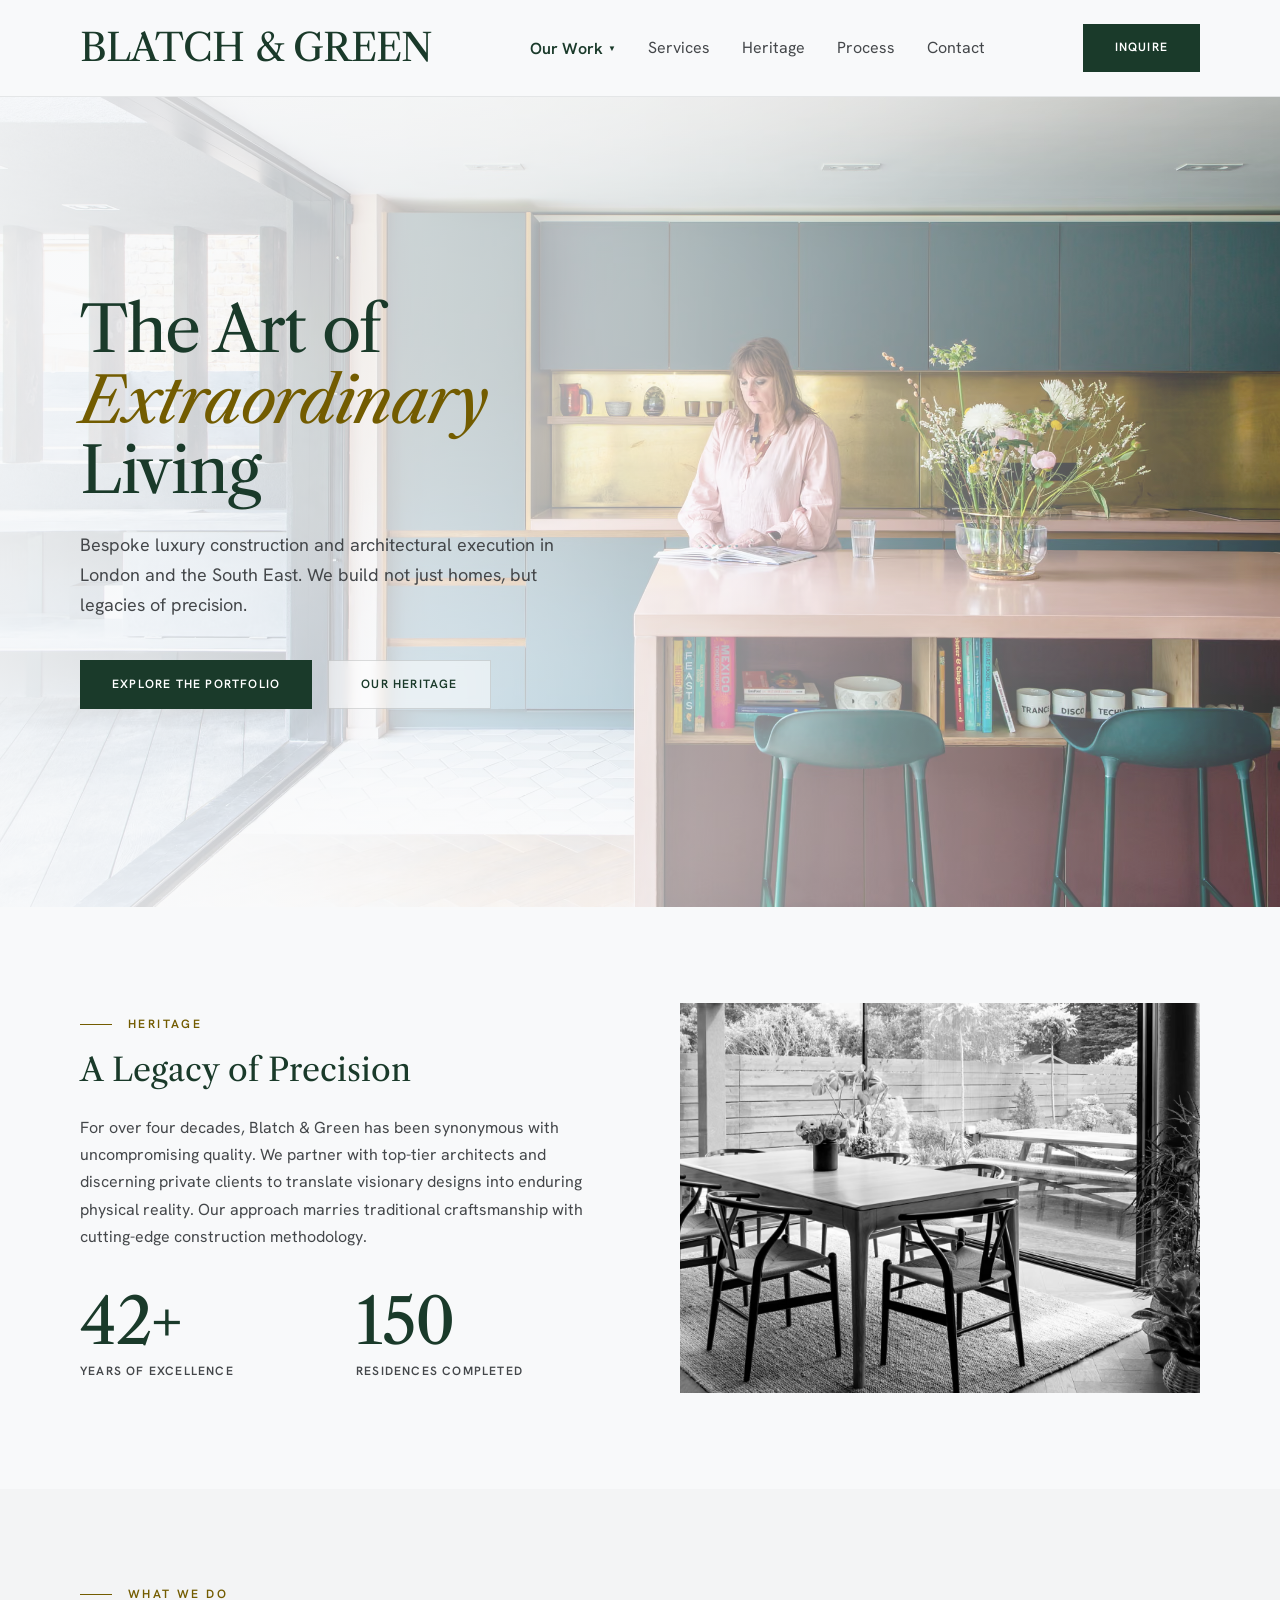
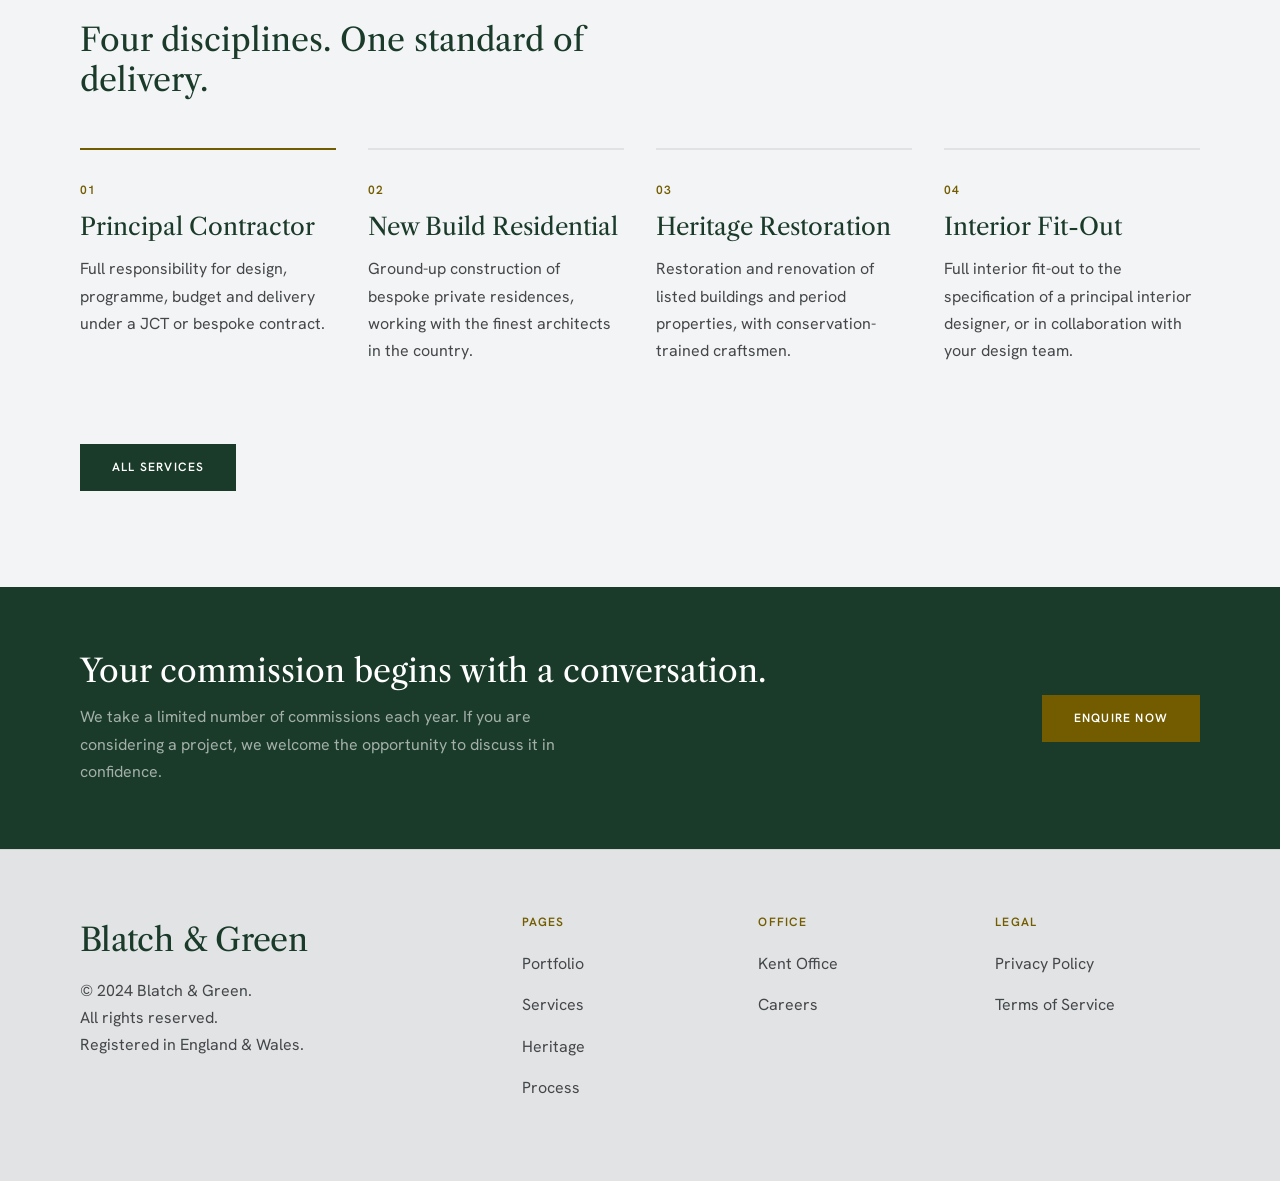
==== index.html @ c252e45c "Update index.html" ====
<!DOCTYPE html>
<html lang="en">
<head>
<meta charset="UTF-8">
<meta name="viewport" content="width=device-width, initial-scale=1.0">
<title>The Art of Extraordinary Living | Blatch &amp; Green</title>
<meta name="description" content="Blatch &amp; Green — Bespoke luxury construction and architectural execution in London and the South East.">
<link rel="preconnect" href="https://fonts.googleapis.com">
<link rel="preconnect" href="https://fonts.gstatic.com" crossorigin>
<link href="https://fonts.googleapis.com/css2?family=Hanken+Grotesk:wght@400;600&family=Libre+Caslon+Text:ital,wght@0,400;0,700;1,400&display=swap" rel="stylesheet">
<link rel="stylesheet" href="bg.css?v=2">
<link rel="icon" type="image/svg+xml" href="favicon.svg">
</head>
<body>
<!-- Mobile nav -->
<div class="mob-nav" id="mobNav">
  <div class="mob-nav-head">
    <a href="index.html" class="mob-nav-brand">Blatch &amp; Green</a>
    <button class="mob-close" id="mobClose" aria-label="Close menu">&times;</button>
  </div>
  <div class="mob-links">
    <p class="mob-nav-section-label">Our Work</p>
    <a href="portfolio.html">All Projects</a>
    <a href="tankerton.html" class="mob-nav-sub">Tankerton Slopes Residence</a>
    <a href="services.html">Services</a>
    <a href="heritage.html">Heritage</a>
    <a href="process.html">Process</a>
    <a href="contact.html">Contact</a>
    <a href="contact.html" class="btn btn-ghost-dark mob-cta" style="margin-top:32px;width:fit-content">Inquire</a>
  </div>
</div>

<nav class="site-nav" aria-label="Main navigation">
  <div class="container">
    <a href="index.html" class="nav-brand">Blatch &amp; Green</a>
    <div class="nav-links">
      <div class="nav-dropdown">
        <button class="nav-dropdown-trigger" aria-expanded="false" aria-haspopup="true">Our Work <span class="nav-dropdown-caret">&#9660;</span></button>
        <div class="nav-dropdown-panel" role="menu">
          <a href="portfolio.html" role="menuitem">All Projects</a>
          <div class="nav-dropdown-divider"></div>
          <p class="nav-dropdown-label">Case Studies</p>
          <a href="tankerton.html" role="menuitem">Tankerton Slopes Residence</a>
        </div>
      </div>
      <a href="services.html">Services</a>
      <a href="heritage.html">Heritage</a>
      <a href="process.html">Process</a>
      <a href="contact.html">Contact</a>
    </div>
    <div class="nav-right">
      <a href="contact.html" class="btn btn-primary">Inquire</a>
      <button class="nav-ham" id="navHam" aria-label="Open menu" aria-expanded="false">
        <span></span><span></span><span></span>
      </button>
    </div>
  </div>
</nav>

<main>

<!-- Hero -->
<section style="position:relative;min-height:90vh;display:flex;align-items:center;background:var(--surf-lowest);overflow:hidden;">
  <div style="position:absolute;inset:0;width:100%;height:100%;">
    <img src="images/blatch1.avif"
         alt="Luxury interior" style="width:100%;height:100%;object-fit:cover;opacity:0.8;mix-blend-mode:multiply;">
    <div style="position:absolute;inset:0;background:linear-gradient(to right, rgba(248,249,250,0.9) 0%, rgba(248,249,250,0.55) 50%, transparent 100%);"></div>
  </div>
  <div class="container" style="position:relative;z-index:2;padding-top:80px;padding-bottom:80px;">
    <div style="max-width:600px;">
      <h1 class="t-display c-primary" style="margin-bottom:24px;max-width:520px;">
        The Art of <br><em style="color:var(--secondary);">Extraordinary</em> Living
      </h1>
      <p class="t-body-lg c-on-surf-var" style="margin-bottom:40px;max-width:480px;">
        Bespoke luxury construction and architectural execution in London and the South East. We build not just homes, but legacies of precision.
      </p>
      <div style="display:flex;gap:16px;flex-wrap:wrap;">
        <a href="portfolio.html" class="btn btn-primary">Explore The Portfolio</a>
        <a href="heritage.html"  class="btn btn-outline">Our Heritage</a>
      </div>
    </div>
  </div>
</section>

<!-- Heritage section -->
<section class="sec bg-surface">
  <div class="container grid-2" style="gap:80px;">
    <div>
      <div class="sec-label">Heritage</div>
      <h2 class="t-headline-md c-primary" style="margin-bottom:24px;">A Legacy of Precision</h2>
      <p class="t-body c-on-surf-var" style="margin-bottom:40px;">
        For over four decades, Blatch &amp; Green has been synonymous with uncompromising quality. We partner with top-tier architects and discerning private clients to translate visionary designs into enduring physical reality. Our approach marries traditional craftsmanship with cutting-edge construction methodology.
      </p>
      <div style="display:grid;grid-template-columns:1fr 1fr;gap:32px;">
        <div><div class="stat-number">42+</div><div class="stat-label">Years of Excellence</div></div>
        <div><div class="stat-number">150</div><div class="stat-label">Residences Completed</div></div>
      </div>
    </div>
    <div class="img-wrap" style="aspect-ratio:4/3;">
      <img src="images/blatch2.avif"
           alt="Craftsmanship detail">
    </div>
  </div>
</section>

<!-- Services teaser -->
<section class="sec bg-surf-low">
  <div class="container">
    <div class="sec-label">What We Do</div>
    <h2 class="t-headline-md c-primary" style="margin-bottom:48px;max-width:520px;">Four disciplines. One standard of delivery.</h2>
    <div style="display:grid;grid-template-columns:repeat(4,1fr);gap:var(--gutter);">
      <div style="padding:32px 0;border-top:2px solid var(--secondary);">
        <p class="t-label c-secondary" style="margin-bottom:12px;">01</p>
        <h3 class="t-headline-sm c-primary" style="margin-bottom:12px;">Principal Contractor</h3>
        <p class="t-body c-on-surf-var">Full responsibility for design, programme, budget and delivery under a JCT or bespoke contract.</p>
      </div>
      <div style="padding:32px 0;border-top:2px solid var(--outline-faint);">
        <p class="t-label c-secondary" style="margin-bottom:12px;">02</p>
        <h3 class="t-headline-sm c-primary" style="margin-bottom:12px;">New Build Residential</h3>
        <p class="t-body c-on-surf-var">Ground-up construction of bespoke private residences, working with the finest architects in the country.</p>
      </div>
      <div style="padding:32px 0;border-top:2px solid var(--outline-faint);">
        <p class="t-label c-secondary" style="margin-bottom:12px;">03</p>
        <h3 class="t-headline-sm c-primary" style="margin-bottom:12px;">Heritage Restoration</h3>
        <p class="t-body c-on-surf-var">Restoration and renovation of listed buildings and period properties, with conservation-trained craftsmen.</p>
      </div>
      <div style="padding:32px 0;border-top:2px solid var(--outline-faint);">
        <p class="t-label c-secondary" style="margin-bottom:12px;">04</p>
        <h3 class="t-headline-sm c-primary" style="margin-bottom:12px;">Interior Fit-Out</h3>
        <p class="t-body c-on-surf-var">Full interior fit-out to the specification of a principal interior designer, or in collaboration with your design team.</p>
      </div>
    </div>
    <div style="margin-top:48px;">
      <a href="services.html" class="btn btn-primary">All Services</a>
    </div>
  </div>
</section>

<!-- CTA band -->
<section class="cta-band">
  <div class="container">
    <div>
      <h2 class="t-headline-md c-on-primary" style="margin-bottom:12px;">Your commission begins with a conversation.</h2>
      <p class="t-body" style="color:rgba(255,255,255,0.6);max-width:520px;">We take a limited number of commissions each year. If you are considering a project, we welcome the opportunity to discuss it in confidence.</p>
    </div>
    <a href="contact.html" class="btn btn-ghost-dark">Enquire Now</a>
  </div>
</section>

</main>
<footer class="site-footer">
  <div class="container">
    <div>
      <a href="index.html" class="footer-brand">Blatch &amp; Green</a>
      <p class="t-body c-on-surf-var">&copy; 2024 Blatch &amp; Green.<br>All rights reserved.<br>Registered in England &amp; Wales.</p>
    </div>
    <div>
      <p class="t-label c-secondary" style="margin-bottom:20px">Pages</p>
      <a href="portfolio.html" class="footer-link">Portfolio</a>
      <a href="services.html"  class="footer-link">Services</a>
      <a href="heritage.html"  class="footer-link">Heritage</a>
      <a href="process.html"   class="footer-link">Process</a>
    </div>
    <div>
      <p class="t-label c-secondary" style="margin-bottom:20px">Office</p>
      <a href="contact.html" class="footer-link">Kent Office</a>
      <a href="#"            class="footer-link">Careers</a>
    </div>
    <div>
      <p class="t-label c-secondary" style="margin-bottom:20px">Legal</p>
      <a href="#" class="footer-link">Privacy Policy</a>
      <a href="#" class="footer-link">Terms of Service</a>
    </div>
  </div>
</footer>

<style>
/* ── Nav dropdown ── */
.nav-dropdown { position: relative; }

.nav-dropdown-trigger {
  background: none;
  border: none;
  cursor: pointer;
  font-family: 'Hanken Grotesk', sans-serif;
  font-size: inherit;
  font-weight: 600;
  color: var(--primary);
  letter-spacing: 0.01em;
  padding: 0;
  display: flex;
  align-items: center;
  gap: 5px;
  transition: color 0.2s;
}

.nav-dropdown-trigger:hover { color: var(--secondary); }

.nav-dropdown-caret {
  font-size: 8px;
  transition: transform 0.2s;
  display: inline-block;
}

.nav-dropdown[data-open] .nav-dropdown-caret { transform: rotate(180deg); }

.nav-dropdown-panel {
  display: none;
  position: absolute;
  top: calc(100% + 16px);
  left: -24px;
  min-width: 240px;
  background: #fff;
  border: 1px solid var(--outline-faint);
  box-shadow: 0 8px 32px rgba(0,0,0,0.10);
  padding: 8px 0;
  z-index: 200;
}

.nav-dropdown[data-open] .nav-dropdown-panel { display: block; }

.nav-dropdown-panel a {
  display: block;
  padding: 10px 24px;
  font-family: 'Hanken Grotesk', sans-serif;
  font-size: 0.875rem;
  color: var(--primary);
  text-decoration: none;
  transition: background 0.15s, color 0.15s;
}

.nav-dropdown-panel a:hover {
  background: var(--surf-lowest);
  color: var(--secondary);
}

.nav-dropdown-divider {
  height: 1px;
  background: var(--outline-faint);
  margin: 8px 0;
}

.nav-dropdown-label {
  padding: 4px 24px 6px;
  font-family: 'Hanken Grotesk', sans-serif;
  font-size: 10px;
  font-weight: 600;
  letter-spacing: 0.12em;
  text-transform: uppercase;
  color: var(--secondary);
  margin: 0;
}

/* Mobile nav additions */
.mob-nav-section-label {
  font-family: 'Hanken Grotesk', sans-serif;
  font-size: 10px;
  font-weight: 600;
  letter-spacing: 0.14em;
  text-transform: uppercase;
  color: var(--secondary);
  margin: 0 0 4px 0;
}

.mob-nav-sub {
  font-size: 0.9rem !important;
  opacity: 0.7;
  padding-left: 12px !important;
}
</style>

<script>
(function(){
  // Dropdown
  var triggers = document.querySelectorAll('.nav-dropdown-trigger');
  triggers.forEach(function(trigger) {
    var dropdown = trigger.closest('.nav-dropdown');
    trigger.addEventListener('click', function(e) {
      e.stopPropagation();
      var isOpen = dropdown.hasAttribute('data-open');
      // Close all
      document.querySelectorAll('.nav-dropdown[data-open]').forEach(function(d) { d.removeAttribute('data-open'); d.querySelector('.nav-dropdown-trigger').setAttribute('aria-expanded','false'); });
      if (!isOpen) { dropdown.setAttribute('data-open',''); trigger.setAttribute('aria-expanded','true'); }
    });
  });
  document.addEventListener('click', function() {
    document.querySelectorAll('.nav-dropdown[data-open]').forEach(function(d) { d.removeAttribute('data-open'); d.querySelector('.nav-dropdown-trigger').setAttribute('aria-expanded','false'); });
  });
  document.addEventListener('keydown', function(e) {
    if (e.key === 'Escape') { document.querySelectorAll('.nav-dropdown[data-open]').forEach(function(d) { d.removeAttribute('data-open'); }); }
  });
})();
</script>

<script>
(function(){
  var ham=document.getElementById('navHam'),
      mob=document.getElementById('mobNav'),
      cls=document.getElementById('mobClose');
  function open(){mob.style.display='flex';setTimeout(function(){mob.classList.add('open');},10);ham.setAttribute('aria-expanded','true');document.body.style.overflow='hidden';}
  function close(){mob.classList.remove('open');ham.setAttribute('aria-expanded','false');document.body.style.overflow='';setTimeout(function(){mob.style.display='none';},260);}
  if(ham)ham.addEventListener('click',open);
  if(cls)cls.addEventListener('click',close);
  if(mob)mob.querySelectorAll('a').forEach(function(a){a.addEventListener('click',close);});
  document.addEventListener('keydown',function(e){if(e.key==='Escape'&&mob&&mob.classList.contains('open'))close();});
})();
</script>
</body>
</html>
---- bg.css ----
/* =====================================================
   Blatch & Green — Site Stylesheet
   Pure CSS, no framework dependencies.
   ===================================================== */

/* ── Google Fonts ─────────────────────────────────── */
@import url('https://fonts.googleapis.com/css2?family=Hanken+Grotesk:wght@400;600&family=Libre+Caslon+Text:ital,wght@0,400;0,700;1,400&display=swap');

/* ── Tokens ───────────────────────────────────────── */
:root {
  --primary:      #1a3a2a;
  --secondary:    #735c00;
  --sec-pale:     #f5edd6;
  --on-primary:   #ffffff;
  --on-secondary: #ffffff;
  --bg:           #f8f9fa;
  --surface:      #f8f9fa;
  --surf-low:     #f3f4f5;
  --surf-mid:     #edeeef;
  --surf-high:    #e7e8e9;
  --surf-highest: #e1e3e4;
  --surf-lowest:  #ffffff;
  --on-surface:   #191c1d;
  --on-surf-var:  #44474a;
  --outline:      #75777a;
  --outline-faint:rgba(117,119,122,0.15);

  --serif:  'Libre Caslon Text', Georgia, serif;
  --sans:   'Hanken Grotesk', system-ui, sans-serif;

  --max-w: 1440px;
  --pad-x-desk: 80px;
  --pad-x-mob:  24px;
  --gutter: 32px;

  --transition: 0.3s ease;
}

/* ── Reset ────────────────────────────────────────── */
*, *::before, *::after { box-sizing: border-box; margin: 0; padding: 0; }
html { scroll-behavior: smooth; }
body {
  font-family: var(--sans);
  background: var(--bg);
  color: var(--on-surface);
  font-size: 16px;
  line-height: 1.6;
  -webkit-font-smoothing: antialiased;
  ::selection { background: var(--secondary); color: var(--on-secondary); }
}
img { display: block; max-width: 100%; }
a { color: inherit; text-decoration: none; }
ul { list-style: none; }
input, select, textarea, button { font-family: var(--sans); }

/* ── Container ────────────────────────────────────── */
.container {
  width: 100%;
  max-width: var(--max-w);
  margin: 0 auto;
  padding: 0 var(--pad-x-desk);
}

/* ── Type scale ───────────────────────────────────── */
.t-display {
  font-family: var(--serif);
  font-size: clamp(40px, 5vw, 64px);
  line-height: 1.1;
  letter-spacing: -0.02em;
  font-weight: 400;
}
.t-headline-md {
  font-family: var(--serif);
  font-size: clamp(26px, 3vw, 32px);
  line-height: 1.25;
  font-weight: 400;
}
.t-headline-sm {
  font-family: var(--serif);
  font-size: clamp(20px, 2.5vw, 24px);
  line-height: 1.35;
  font-weight: 400;
}
.t-body-lg {
  font-family: var(--sans);
  font-size: 18px;
  line-height: 1.65;
  font-weight: 400;
}
.t-body {
  font-family: var(--sans);
  font-size: 16px;
  line-height: 1.7;
  font-weight: 400;
}
.t-label {
  font-family: var(--sans);
  font-size: 12px;
  line-height: 1.4;
  letter-spacing: 0.1em;
  font-weight: 600;
  text-transform: uppercase;
}

/* ── Colours (utility) ────────────────────────────── */
.c-primary      { color: var(--primary); }
.c-secondary    { color: var(--secondary); }
.c-on-surf-var  { color: var(--on-surf-var); }
.c-outline      { color: var(--outline); }
.c-on-primary   { color: var(--on-primary); }
.bg-primary     { background: var(--primary); }
.bg-surface     { background: var(--surface); }
.bg-surf-low    { background: var(--surf-low); }
.bg-surf-mid    { background: var(--surf-mid); }
.bg-surf-highest{ background: var(--surf-highest); }
.bg-lowest      { background: var(--surf-lowest); }

/* ── Section label with rule ──────────────────────── */
.sec-label {
  display: flex;
  align-items: center;
  gap: 16px;
  font-family: var(--sans);
  font-size: 12px;
  font-weight: 600;
  letter-spacing: 0.2em;
  text-transform: uppercase;
  color: var(--secondary);
  margin-bottom: 16px;
}
.sec-label::before {
  content: '';
  display: inline-block;
  width: 32px;
  height: 1px;
  background: var(--secondary);
  flex-shrink: 0;
}

/* ── Buttons ──────────────────────────────────────── */
.btn {
  display: inline-flex;
  align-items: center;
  justify-content: center;
  padding: 14px 32px;
  font-family: var(--sans);
  font-size: 12px;
  font-weight: 600;
  letter-spacing: 0.1em;
  text-transform: uppercase;
  cursor: pointer;
  border: none;
  transition: background var(--transition), color var(--transition), border-color var(--transition);
  white-space: nowrap;
}
.btn-primary {
  background: var(--primary);
  color: var(--on-primary);
}
.btn-primary:hover { background: var(--secondary); color: var(--on-secondary); }

.btn-outline {
  background: rgba(255,255,255,0.5);
  color: var(--primary);
  border: 1px solid rgba(117,119,122,0.25);
  backdrop-filter: blur(4px);
}
.btn-outline:hover { border-color: var(--secondary); color: var(--secondary); }

.btn-ghost-dark {
  background: var(--secondary);
  color: var(--on-secondary);
}
.btn-ghost-dark:hover { background: #a08400; }

/* ── Nav ──────────────────────────────────────────── */
.site-nav {
  position: sticky;
  top: 0;
  z-index: 100;
  background: var(--surface);
  border-bottom: 1px solid var(--outline-faint);
}
.site-nav .container {
  display: flex;
  align-items: center;
  justify-content: space-between;
  height: 96px;
}
.nav-brand {
  font-family: var(--serif);
  font-size: clamp(24px, 3vw, 40px);
  font-weight: 400;
  letter-spacing: -0.02em;
  text-transform: uppercase;
  color: var(--primary);
  flex-shrink: 0;
}
.nav-links {
  display: flex;
  align-items: center;
  gap: 32px;
  height: 100%;
}
.nav-links a {
  display: flex;
  align-items: center;
  height: 100%;
  font-size: 16px;
  color: var(--on-surf-var);
  transition: color var(--transition);
  white-space: nowrap;
}
.nav-links a:hover { color: var(--secondary); }
.nav-links a.active {
  color: var(--primary);
  font-weight: 600;
  border-bottom: 1px solid var(--secondary);
}
.nav-right { display: flex; align-items: center; gap: 20px; }
.nav-ham { display: none; background: none; border: none; cursor: pointer; padding: 8px; flex-direction: column; gap: 5px; }
.nav-ham span { display: block; width: 24px; height: 1.5px; background: var(--primary); transition: transform 0.3s, opacity 0.3s; }

/* ── Mobile nav ───────────────────────────────────── */
.mob-nav {
  display: none;
  position: fixed;
  inset: 0;
  z-index: 200;
  background: var(--primary);
  flex-direction: column;
  padding: 40px var(--pad-x-mob);
  overflow-y: auto;
  opacity: 0;
  transition: opacity 0.25s;
}
.mob-nav.open { display: flex; opacity: 1; }
.mob-nav-head { display: flex; align-items: center; justify-content: space-between; margin-bottom: 48px; }
.mob-nav-brand { font-family: var(--serif); font-size: 28px; color: var(--on-primary); text-transform: uppercase; letter-spacing: -0.01em; }
.mob-close { background: none; border: none; color: rgba(255,255,255,0.6); font-size: 28px; cursor: pointer; padding: 4px; line-height: 1; }
.mob-close:hover { color: #fff; }
.mob-links { display: flex; flex-direction: column; }
.mob-links a {
  font-family: var(--serif);
  font-size: 28px;
  color: rgba(255,255,255,0.75);
  padding: 16px 0;
  border-bottom: 1px solid rgba(255,255,255,0.08);
  transition: color 0.2s;
}
.mob-links a:hover { color: #fff; }
.mob-cta { margin-top: 32px; }

/* ── Page hero (inner pages) ──────────────────────── */
.page-hero {
  background: var(--surf-lowest);
  padding: 96px 0;
  border-bottom: 1px solid var(--outline-faint);
}
.page-hero h1 { margin-top: 12px; margin-bottom: 20px; max-width: 640px; }
.page-hero p  { color: var(--on-surf-var); max-width: 520px; }

/* ── Rule divider ─────────────────────────────────── */
hr.rule { border: none; border-top: 1px solid var(--outline-faint); }

/* ── Section padding ──────────────────────────────── */
.sec { padding: 96px 0; }
.sec-sm { padding: 64px 0; }

/* ── Ken-burns image hover ────────────────────────── */
.img-wrap { overflow: hidden; }
.img-wrap img {
  width: 100%;
  height: 100%;
  object-fit: cover;
  display: block;
  filter: grayscale(100%);
  transition: transform 10s ease, filter 0.7s ease;
}
.img-wrap:hover img { transform: scale(1.05); filter: grayscale(0%); }

/* ── Two-col grid ─────────────────────────────────── */
.grid-2 { display: grid; grid-template-columns: 1fr 1fr; gap: var(--gutter); align-items: center; }
.grid-3 { display: grid; grid-template-columns: 1fr 1fr 1fr; gap: var(--gutter); }
.grid-4 { display: grid; grid-template-columns: 1fr 1fr 1fr 1fr; gap: var(--gutter); }
.grid-12 { display: grid; grid-template-columns: repeat(12, 1fr); gap: var(--gutter); align-items: center; }

/* ── Stat block ───────────────────────────────────── */
.stat-number { font-family: var(--serif); font-size: clamp(40px, 5vw, 64px); letter-spacing: -0.02em; font-weight: 400; color: var(--primary); line-height: 1; margin-bottom: 8px; }
.stat-label  { font-size: 12px; font-weight: 600; letter-spacing: 0.1em; text-transform: uppercase; color: var(--on-surf-var); }

/* ── Process steps ────────────────────────────────── */
.step { display: grid; grid-template-columns: 80px 1fr 1fr; gap: var(--gutter); padding: 64px 0; border-top: 1px solid var(--outline-faint); align-items: start; }
.step-num { font-family: var(--serif); font-size: 64px; line-height: 1; color: var(--outline-faint); font-weight: 400; }
.step-box { background: var(--surf-low); padding: 32px; }
.step-box-label { font-size: 12px; font-weight: 600; letter-spacing: 0.1em; text-transform: uppercase; color: var(--secondary); margin-bottom: 16px; }
.step-box li { display: flex; align-items: flex-start; gap: 12px; font-size: 16px; color: var(--on-surf-var); line-height: 1.65; margin-bottom: 12px; }
.step-box li::before { content: ''; display: inline-block; width: 5px; height: 5px; border-radius: 50%; background: var(--secondary); flex-shrink: 0; margin-top: 9px; }

/* ── Services rows ────────────────────────────────── */
.svc-row { display: grid; grid-template-columns: 40px 1fr 1fr; gap: var(--gutter); padding: 64px 0; border-top: 1px solid var(--outline-faint); }
.svc-row:last-child { border-bottom: 1px solid var(--outline-faint); }
.svc-row-num { font-size: 12px; font-weight: 600; letter-spacing: 0.1em; text-transform: uppercase; color: var(--secondary); }
.svc-row ul li { display: flex; align-items: flex-start; gap: 12px; font-size: 16px; color: var(--on-surf-var); margin-bottom: 12px; line-height: 1.65; }
.svc-row ul li::before { content: ''; display: inline-block; width: 5px; height: 5px; border-radius: 50%; background: var(--secondary); flex-shrink: 0; margin-top: 9px; }

/* ── Portfolio grid ───────────────────────────────── */
.port-grid { display: grid; grid-template-columns: 1fr 1fr 1fr; gap: var(--gutter); }
.port-feat  { grid-column: 1 / -1; }
.port-card  { position: relative; overflow: hidden; cursor: pointer; }
.port-card-overlay {
  position: absolute; inset: 0;
  background: linear-gradient(to top, rgba(0,1,1,0.75) 0%, transparent 60%);
  opacity: 0;
  transition: opacity 0.4s;
}
.port-card:hover .port-card-overlay { opacity: 1; }
.port-card-info { position: absolute; bottom: 0; left: 0; padding: 24px; opacity: 0; transform: translateY(8px); transition: opacity 0.4s, transform 0.4s; }
.port-card:hover .port-card-info { opacity: 1; transform: translateY(0); }
.port-feat-overlay {
  position: absolute; inset: 0;
  background: linear-gradient(to right, rgba(0,1,1,0.75) 0%, transparent 70%);
}
.port-feat-info { position: absolute; bottom: 0; left: 0; padding: 48px; max-width: 600px; }

/* ── Timeline ─────────────────────────────────────── */
.tl-row { display: grid; grid-template-columns: 120px 1fr; gap: var(--gutter); padding: 40px 0; border-top: 1px solid var(--outline-faint); }
.tl-row:last-child { border-bottom: 1px solid var(--outline-faint); }
.tl-year { font-family: var(--serif); font-size: 24px; color: var(--secondary); }

/* ── Team cards ───────────────────────────────────── */
.team-grid { display: grid; grid-template-columns: repeat(4, 1fr); gap: var(--gutter); }
.team-card-role { font-size: 12px; font-weight: 600; letter-spacing: 0.1em; text-transform: uppercase; color: var(--secondary); margin-bottom: 4px; }

/* ── Contact layout ───────────────────────────────── */
.contact-grid { display: grid; grid-template-columns: 5fr 6fr; gap: 80px; align-items: start; }
.contact-detail-label { font-size: 12px; font-weight: 600; letter-spacing: 0.1em; text-transform: uppercase; color: var(--secondary); margin-bottom: 8px; }
.contact-form-wrap { background: var(--surf-low); padding: 48px; }
.form-row { display: grid; grid-template-columns: 1fr 1fr; gap: 24px; }
.form-group { display: flex; flex-direction: column; gap: 8px; margin-bottom: 24px; }
.form-label { font-size: 12px; font-weight: 600; letter-spacing: 0.1em; text-transform: uppercase; color: var(--on-surf-var); }
.form-input, .form-select, .form-textarea {
  width: 100%;
  background: var(--surface);
  border: 1px solid var(--outline-faint);
  padding: 14px 16px;
  font-size: 16px;
  color: var(--on-surface);
  font-family: var(--sans);
  transition: border-color var(--transition);
  outline: none;
}
.form-input:focus, .form-select:focus, .form-textarea:focus { border-color: var(--secondary); }
.form-textarea { resize: none; }

/* ── Filter bar (portfolio) ───────────────────────── */
.filter-bar { background: var(--surface); border-bottom: 1px solid var(--outline-faint); position: sticky; top: 96px; z-index: 50; }
.filter-bar .container { display: flex; gap: 24px; padding-top: 16px; padding-bottom: 16px; overflow-x: auto; }
.filter-btn { font-size: 12px; font-weight: 600; letter-spacing: 0.1em; text-transform: uppercase; background: none; border: none; cursor: pointer; padding-bottom: 6px; color: var(--on-surf-var); white-space: nowrap; transition: color var(--transition); border-bottom: 2px solid transparent; }
.filter-btn:hover { color: var(--secondary); }
.filter-btn.active { color: var(--secondary); border-bottom-color: var(--secondary); }

/* ── CTA banner ───────────────────────────────────── */
.cta-band { background: var(--primary); padding: 64px 0; }
.cta-band .container { display: flex; align-items: center; justify-content: space-between; gap: 48px; flex-wrap: wrap; }
.cta-band h2 { margin-bottom: 12px; }

/* ── Footer ───────────────────────────────────────── */
.site-footer { background: var(--surf-highest); border-top: 1px solid var(--outline-faint); }
.site-footer .container { display: grid; grid-template-columns: 2fr 1fr 1fr 1fr; gap: var(--gutter); padding-top: 64px; padding-bottom: 64px; }
.footer-brand { font-family: var(--serif); font-size: 32px; font-weight: 400; color: var(--primary); letter-spacing: -0.02em; display: block; margin-bottom: 12px; }
.footer-link { font-size: 16px; color: var(--on-surf-var); display: block; margin-bottom: 16px; transition: color var(--transition); }
.footer-link:hover { color: var(--secondary); }

/* ── Responsive ───────────────────────────────────── */
@media (max-width: 1024px) {
  :root { --pad-x-desk: 48px; }
  .grid-2 { grid-template-columns: 1fr; gap: 48px; }
  .grid-3 { grid-template-columns: 1fr 1fr; }
  .grid-4 { grid-template-columns: 1fr 1fr; }
  .team-grid { grid-template-columns: 1fr 1fr; }
  .contact-grid { grid-template-columns: 1fr; gap: 48px; }
  .site-footer .container { grid-template-columns: 1fr 1fr; gap: 40px; }
  .port-grid { grid-template-columns: 1fr 1fr; }
  .port-feat  { grid-column: 1 / -1; }
  .step { grid-template-columns: 60px 1fr; }
  .step > .step-box { grid-column: 2; }
  .svc-row { grid-template-columns: 40px 1fr; }
  .svc-row > ul { grid-column: 2; }
}
@media (max-width: 768px) {
  :root { --pad-x-desk: var(--pad-x-mob); }
  .nav-links  { display: none; }
  .nav-right .btn { display: none; }
  .nav-ham    { display: flex; }
  .grid-3     { grid-template-columns: 1fr; }
  .port-grid  { grid-template-columns: 1fr; }
  .port-feat  { grid-column: 1; }
  .team-grid  { grid-template-columns: 1fr 1fr; }
  .step { grid-template-columns: 1fr; }
  .step-num   { display: none; }
  .step > .step-box { grid-column: 1; }
  .svc-row { grid-template-columns: 1fr; }
  .svc-row-num { display: none; }
  .cta-band .container { flex-direction: column; }
  .cta-band .btn { width: 100%; }
  .site-footer .container { grid-template-columns: 1fr 1fr; }
  .tl-row { grid-template-columns: 1fr; }
  .form-row { grid-template-columns: 1fr; }
}
@media (max-width: 480px) {
  .site-footer .container { grid-template-columns: 1fr; }
  .team-grid { grid-template-columns: 1fr; }
  .site-nav .container { height: 72px; }
  .filter-bar { top: 72px; }
}
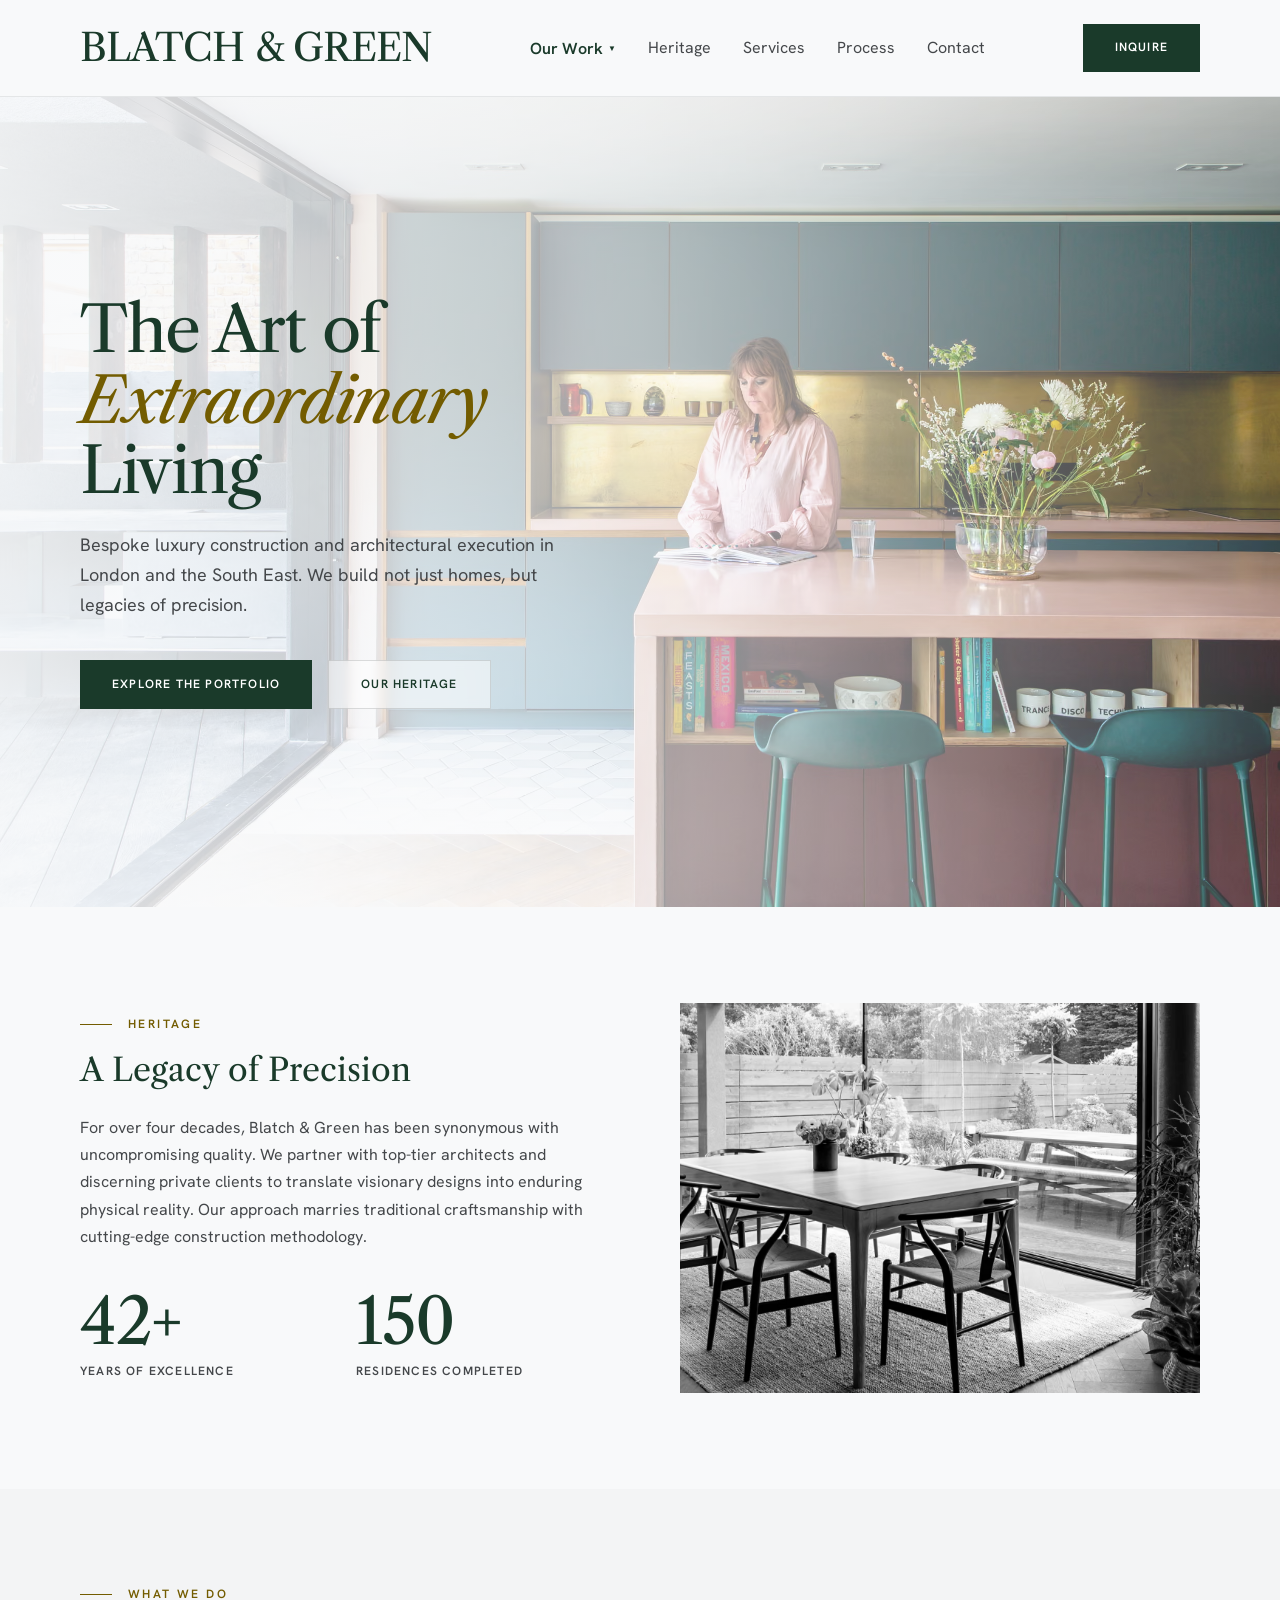
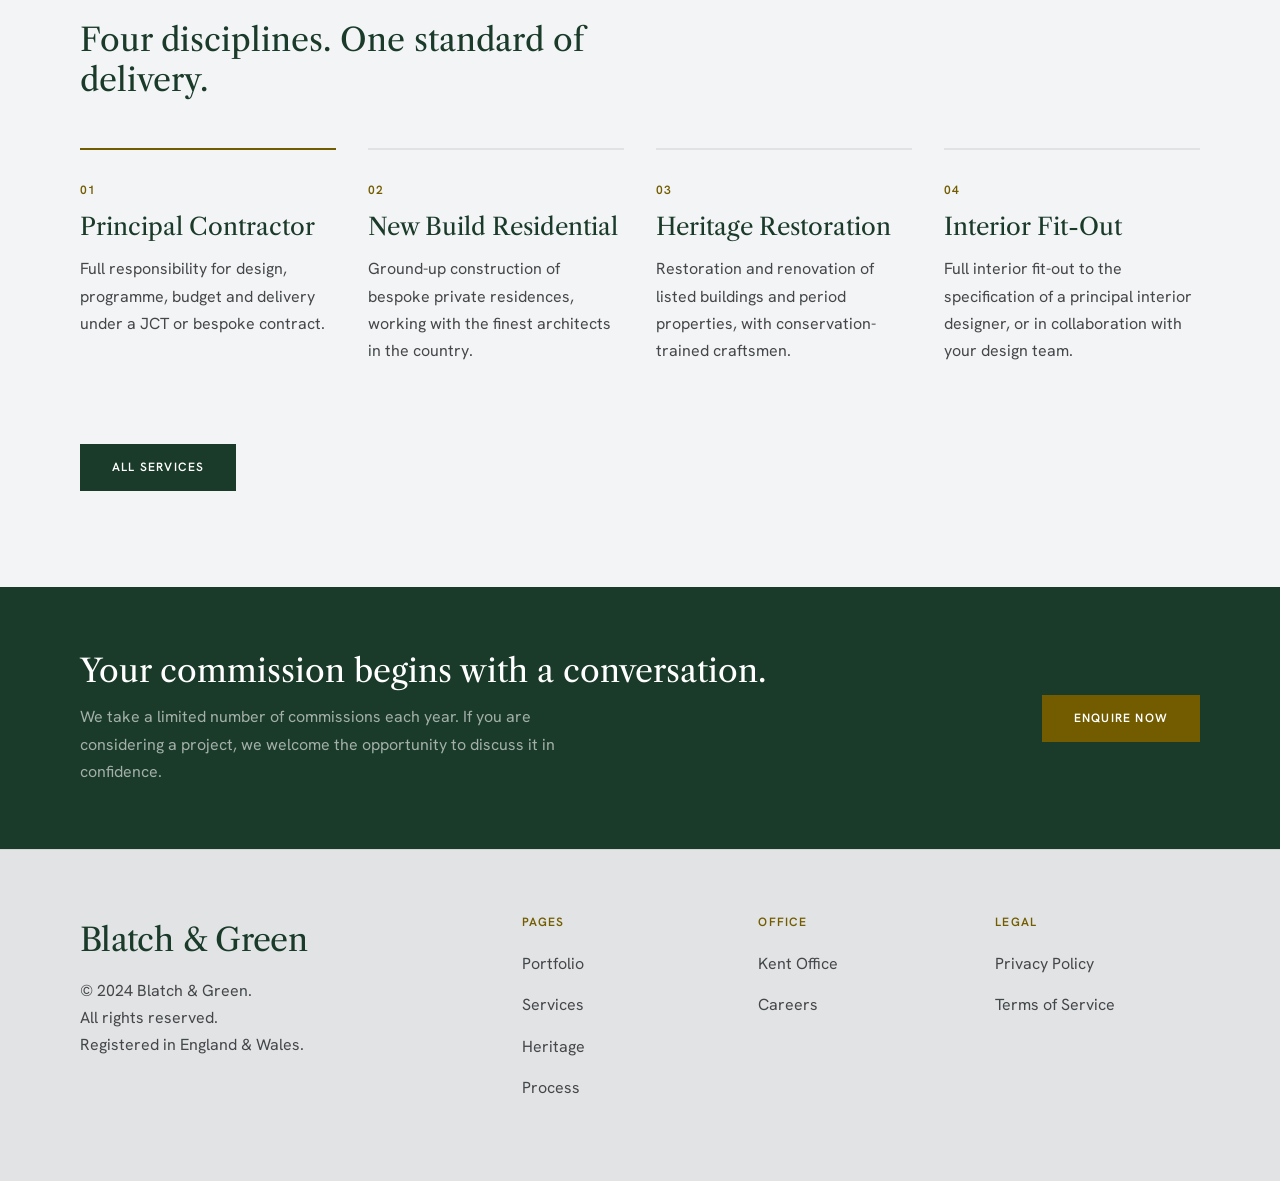
==== commit 09b0cd16: "Update index.html" ====
--- a/index.html
+++ b/index.html
@@ -22,8 +22,8 @@
     <p class="mob-nav-section-label">Our Work</p>
     <a href="portfolio.html">All Projects</a>
     <a href="tankerton.html" class="mob-nav-sub">Tankerton Slopes Residence</a>
+    <a href="heritage.html">Heritage</a>
     <a href="services.html">Services</a>
-    <a href="heritage.html">Heritage</a>
     <a href="process.html">Process</a>
     <a href="contact.html">Contact</a>
     <a href="contact.html" class="btn btn-ghost-dark mob-cta" style="margin-top:32px;width:fit-content">Inquire</a>
@@ -43,8 +43,8 @@
           <a href="tankerton.html" role="menuitem">Tankerton Slopes Residence</a>
         </div>
       </div>
+      <a href="heritage.html">Heritage</a>
       <a href="services.html">Services</a>
-      <a href="heritage.html">Heritage</a>
       <a href="process.html">Process</a>
       <a href="contact.html">Contact</a>
     </div>
--- a/bg.css
+++ b/bg.css
@@ -215,7 +215,7 @@
 .nav-links a.active {
   color: var(--primary);
   font-weight: 600;
-  border-bottom: 1px solid var(--secondary);
+  border-bottom: 2px solid var(--secondary);
 }
 .nav-right { display: flex; align-items: center; gap: 20px; }
 .nav-ham { display: none; background: none; border: none; cursor: pointer; padding: 8px; flex-direction: column; gap: 5px; }
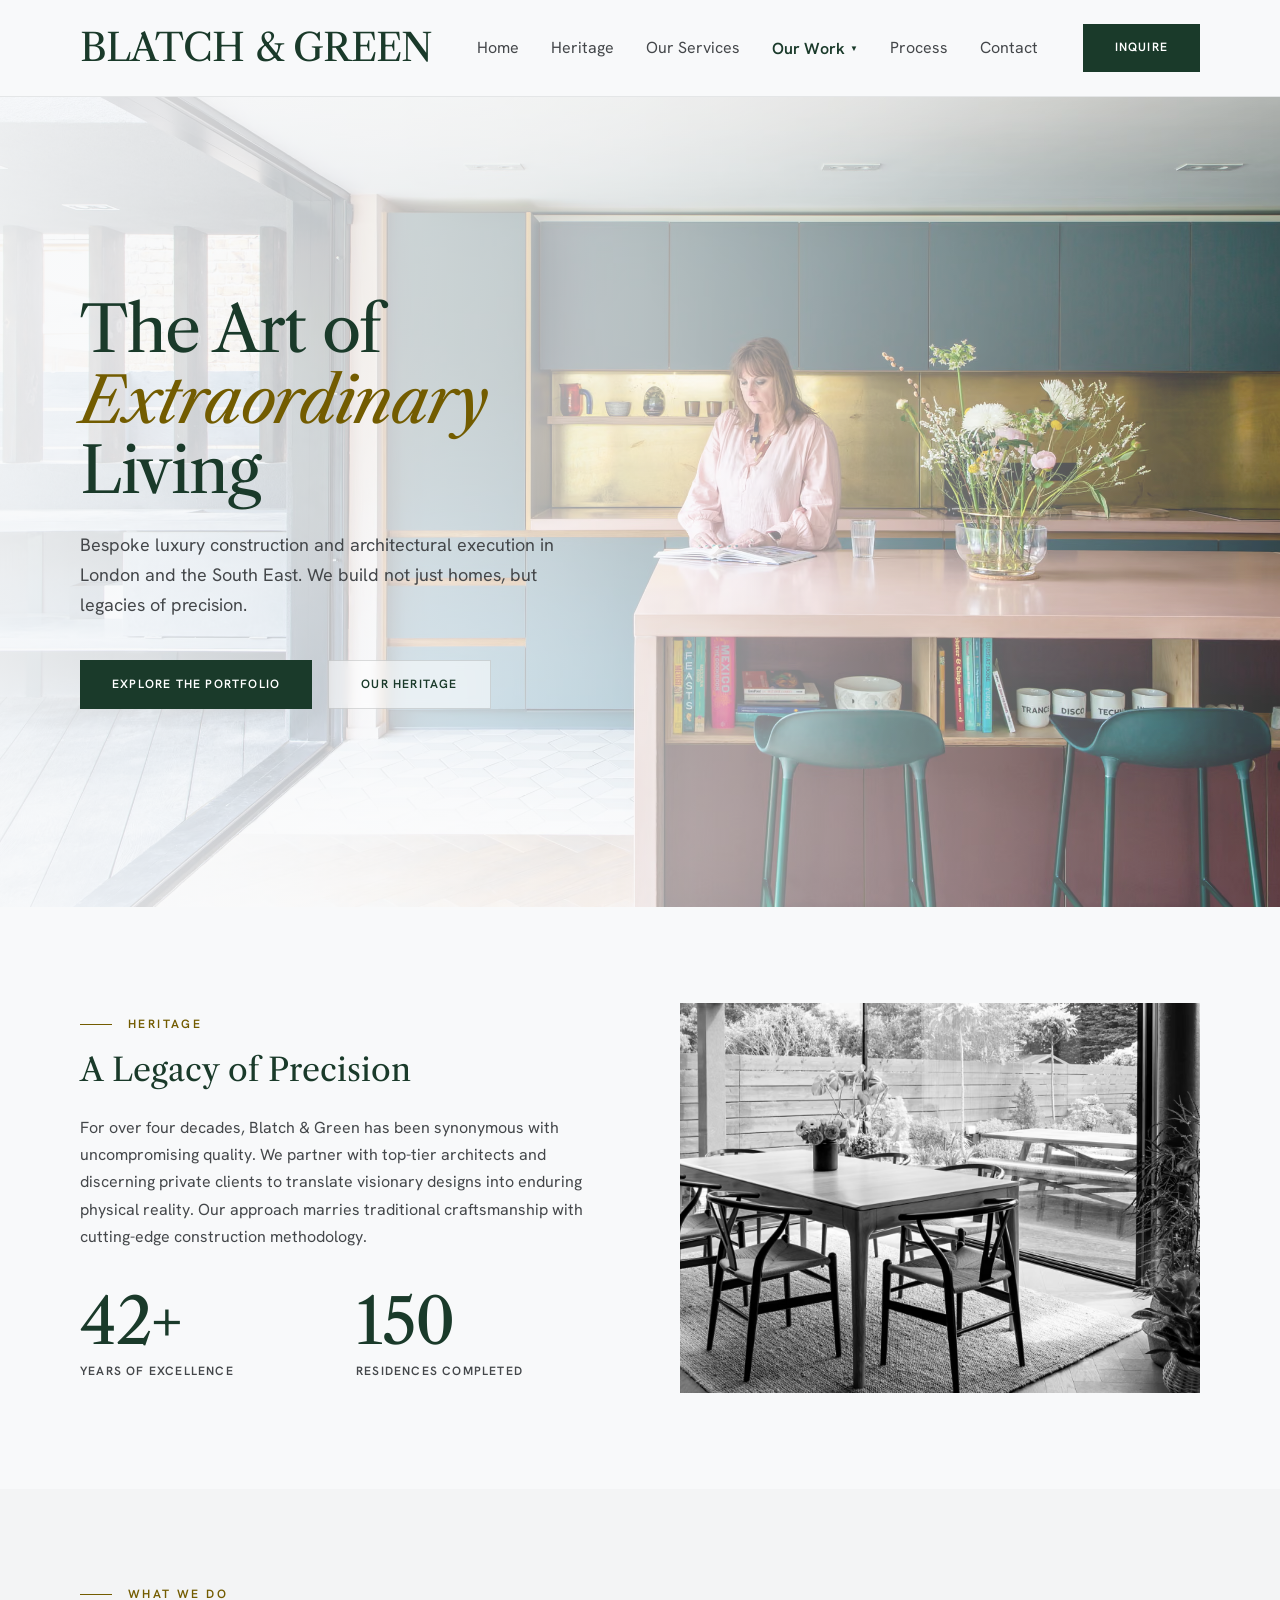
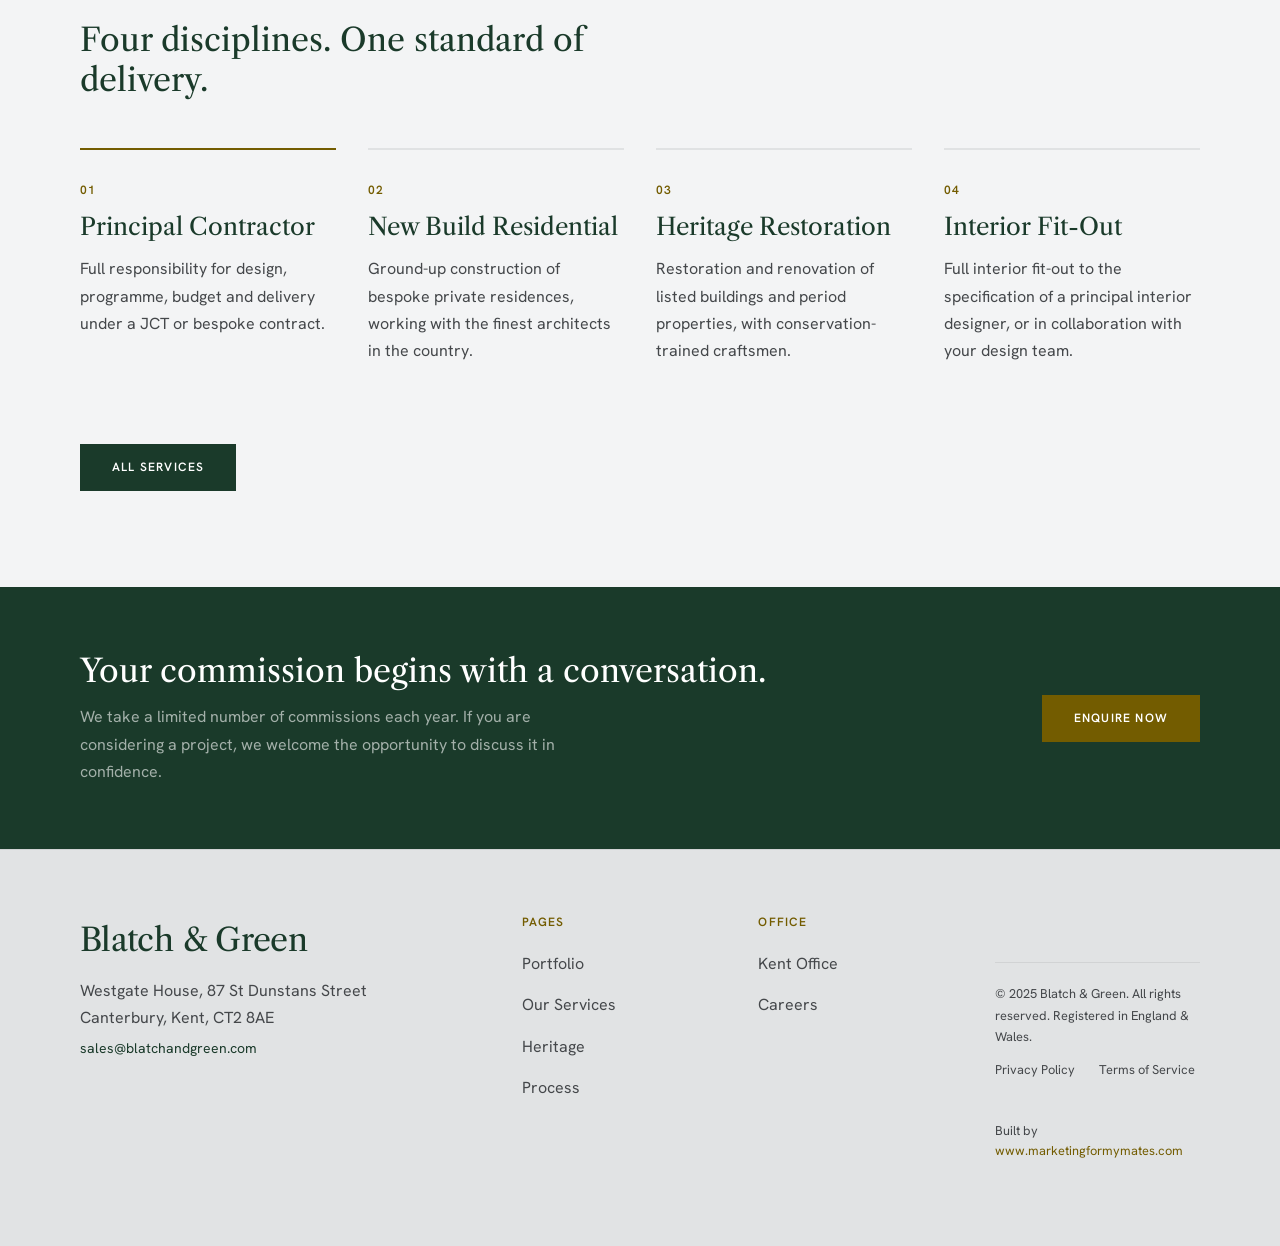
==== commit 9fc7ea7d: "Update index.html" ====
--- a/index.html
+++ b/index.html
@@ -22,8 +22,8 @@
     <p class="mob-nav-section-label">Our Work</p>
     <a href="portfolio.html">All Projects</a>
     <a href="tankerton.html" class="mob-nav-sub">Tankerton Slopes Residence</a>
-    <a href="heritage.html">Heritage</a>
-    <a href="services.html">Services</a>
+      <a href="heritage.html">Heritage</a>
+      <a href="services.html">Our Services</a>
     <a href="process.html">Process</a>
     <a href="contact.html">Contact</a>
     <a href="contact.html" class="btn btn-ghost-dark mob-cta" style="margin-top:32px;width:fit-content">Inquire</a>
@@ -34,6 +34,9 @@
   <div class="container">
     <a href="index.html" class="nav-brand">Blatch &amp; Green</a>
     <div class="nav-links">
+      <a href="index.html">Home</a>
+      <a href="heritage.html">Heritage</a>
+      <a href="services.html">Our Services</a>
       <div class="nav-dropdown">
         <button class="nav-dropdown-trigger" aria-expanded="false" aria-haspopup="true">Our Work <span class="nav-dropdown-caret">&#9660;</span></button>
         <div class="nav-dropdown-panel" role="menu">
@@ -43,8 +46,6 @@
           <a href="tankerton.html" role="menuitem">Tankerton Slopes Residence</a>
         </div>
       </div>
-      <a href="heritage.html">Heritage</a>
-      <a href="services.html">Services</a>
       <a href="process.html">Process</a>
       <a href="contact.html">Contact</a>
     </div>
@@ -150,14 +151,15 @@
 </main>
 <footer class="site-footer">
   <div class="container">
-    <div>
+        <div>
       <a href="index.html" class="footer-brand">Blatch &amp; Green</a>
-      <p class="t-body c-on-surf-var">&copy; 2024 Blatch &amp; Green.<br>All rights reserved.<br>Registered in England &amp; Wales.</p>
+      <p class="t-body c-on-surf-var" style="margin-top:12px;">Westgate House, 87 St Dunstans Street<br>Canterbury, Kent, CT2 8AE</p>
+      <a href="mailto:sales@blatchandgreen.com" class="t-body c-primary" style="display:block;margin-top:6px;font-size:0.875rem;">sales@blatchandgreen.com</a>
     </div>
     <div>
       <p class="t-label c-secondary" style="margin-bottom:20px">Pages</p>
       <a href="portfolio.html" class="footer-link">Portfolio</a>
-      <a href="services.html"  class="footer-link">Services</a>
+      <a href="services.html"  class="footer-link">Our Services</a>
       <a href="heritage.html"  class="footer-link">Heritage</a>
       <a href="process.html"   class="footer-link">Process</a>
     </div>
@@ -166,11 +168,14 @@
       <a href="contact.html" class="footer-link">Kent Office</a>
       <a href="#"            class="footer-link">Careers</a>
     </div>
-    <div>
-      <p class="t-label c-secondary" style="margin-bottom:20px">Legal</p>
-      <a href="#" class="footer-link">Privacy Policy</a>
-      <a href="#" class="footer-link">Terms of Service</a>
-    </div>
+      <div style="border-top:1px solid var(--outline-faint);margin-top:48px;padding:20px 0;display:flex;justify-content:space-between;align-items:center;flex-wrap:wrap;gap:12px;">
+    <p class="t-body c-on-surf-var" style="font-size:0.8rem;margin:0;">&copy; 2025 Blatch &amp; Green. All rights reserved. Registered in England &amp; Wales.</p>
+    <div style="display:flex;gap:24px;align-items:center;flex-wrap:wrap;">
+      <a href="contact.html#" class="footer-link" style="font-size:0.8rem;">Privacy Policy</a>
+      <a href="contact.html#" class="footer-link" style="font-size:0.8rem;">Terms of Service</a>
+      <span style="font-size:0.8rem;color:var(--on-surf-var);">Built by <a href="https://www.marketingformymates.com" rel="dofollow" style="color:var(--secondary);text-decoration:none;">www.marketingformymates.com</a></span>
+    </div>
+  </div>
   </div>
 </footer>
 
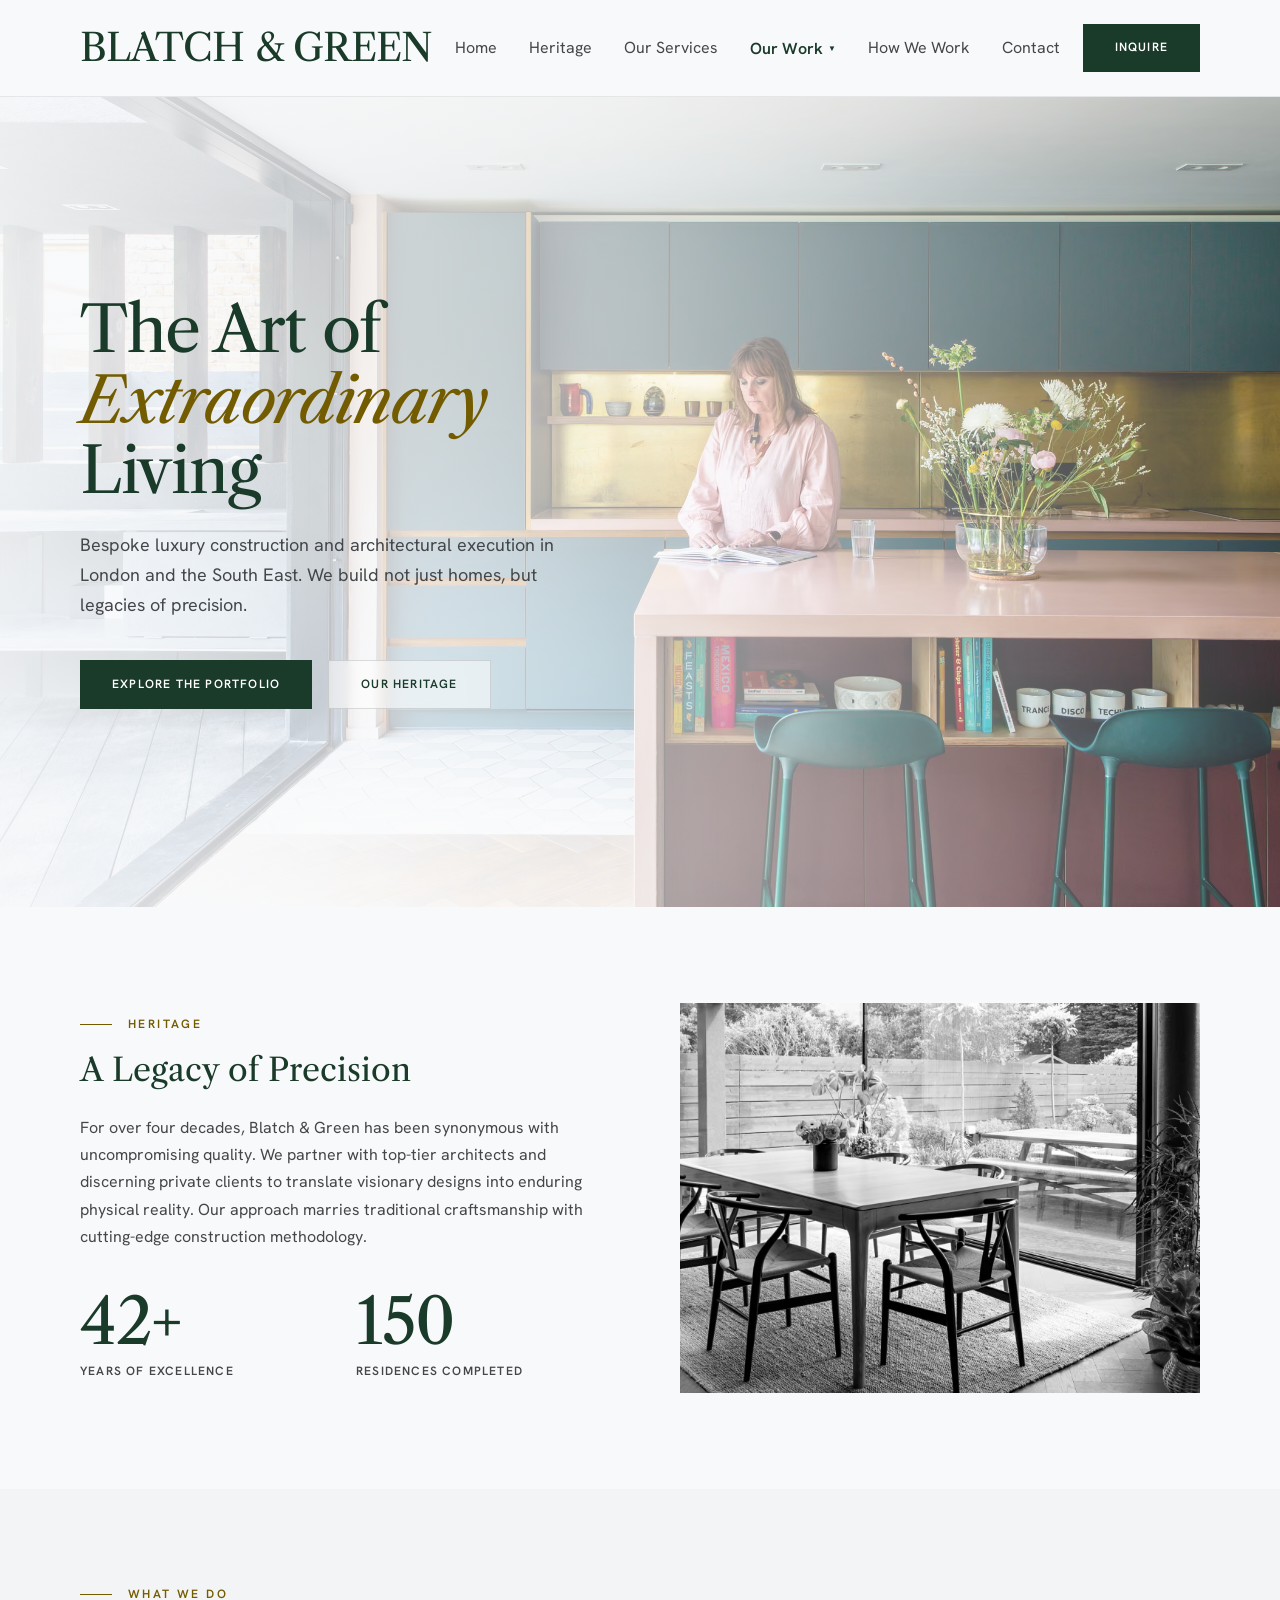
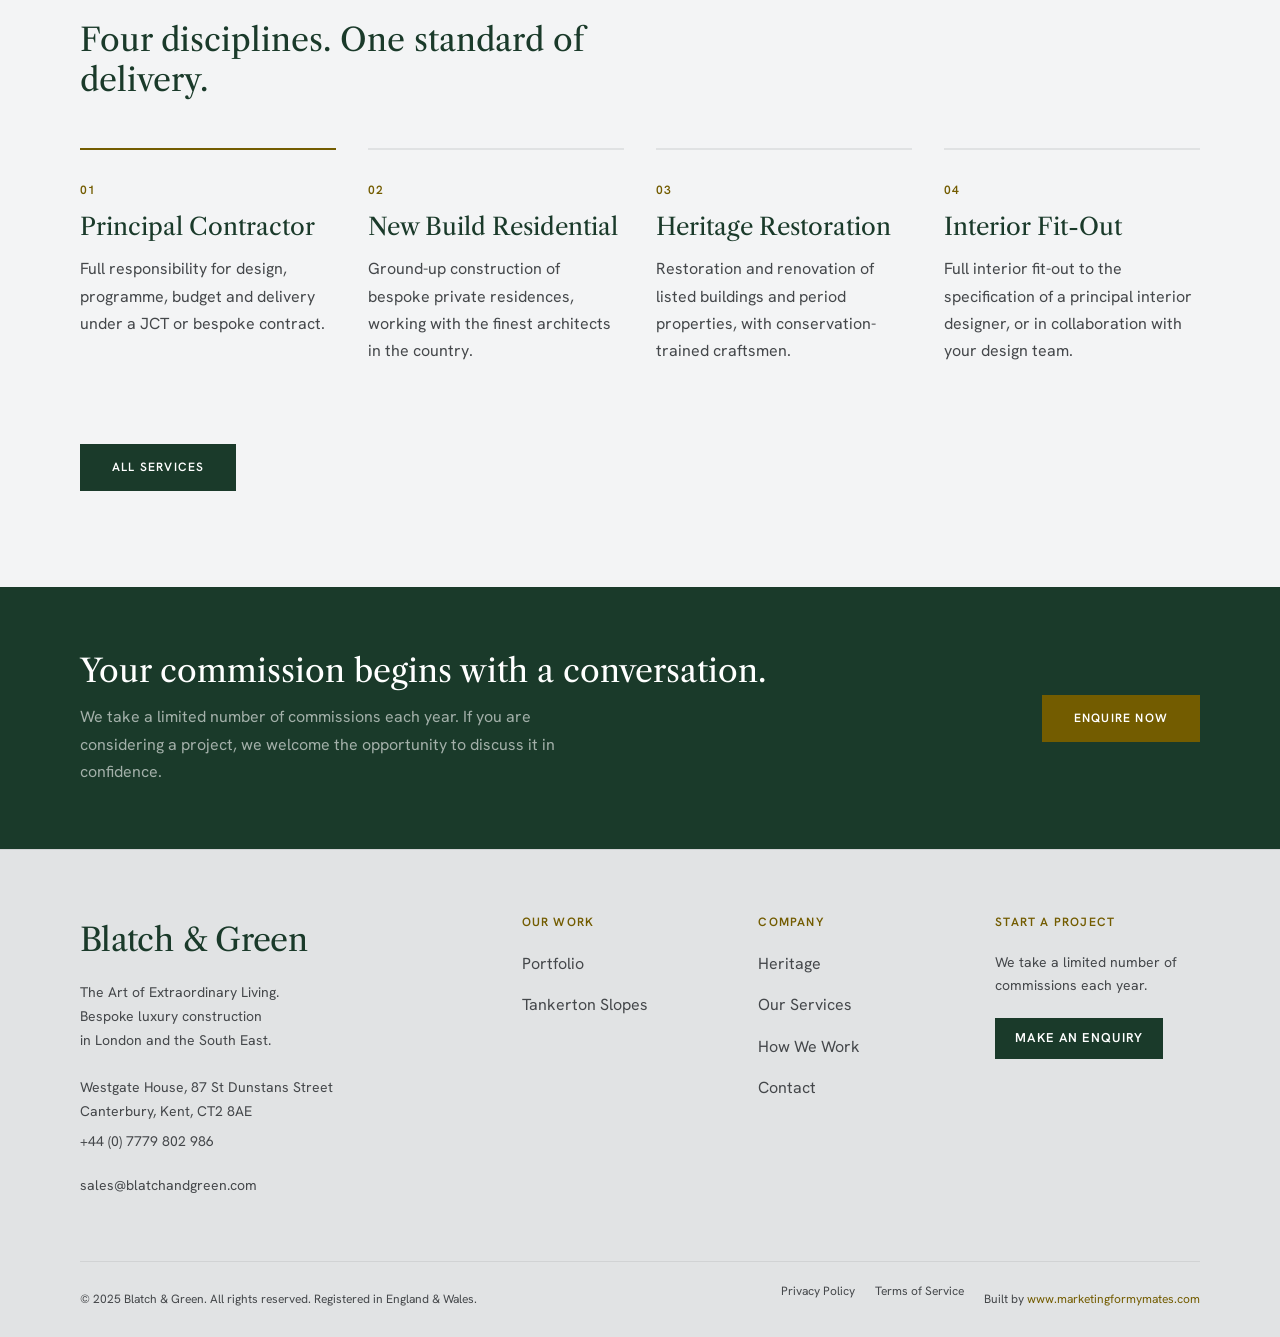
==== commit 8c9068bd: "Update index.html" ====
--- a/index.html
+++ b/index.html
@@ -24,7 +24,7 @@
     <a href="tankerton.html" class="mob-nav-sub">Tankerton Slopes Residence</a>
       <a href="heritage.html">Heritage</a>
       <a href="services.html">Our Services</a>
-    <a href="process.html">Process</a>
+    <a href="process.html">How We Work</a>
     <a href="contact.html">Contact</a>
     <a href="contact.html" class="btn btn-ghost-dark mob-cta" style="margin-top:32px;width:fit-content">Inquire</a>
   </div>
@@ -46,7 +46,7 @@
           <a href="tankerton.html" role="menuitem">Tankerton Slopes Residence</a>
         </div>
       </div>
-      <a href="process.html">Process</a>
+      <a href="process.html">How We Work</a>
       <a href="contact.html">Contact</a>
     </div>
     <div class="nav-right">
@@ -150,32 +150,57 @@
 
 </main>
 <footer class="site-footer">
-  <div class="container">
-        <div>
-      <a href="index.html" class="footer-brand">Blatch &amp; Green</a>
-      <p class="t-body c-on-surf-var" style="margin-top:12px;">Westgate House, 87 St Dunstans Street<br>Canterbury, Kent, CT2 8AE</p>
-      <a href="mailto:sales@blatchandgreen.com" class="t-body c-primary" style="display:block;margin-top:6px;font-size:0.875rem;">sales@blatchandgreen.com</a>
-    </div>
-    <div>
-      <p class="t-label c-secondary" style="margin-bottom:20px">Pages</p>
-      <a href="portfolio.html" class="footer-link">Portfolio</a>
-      <a href="services.html"  class="footer-link">Our Services</a>
-      <a href="heritage.html"  class="footer-link">Heritage</a>
-      <a href="process.html"   class="footer-link">Process</a>
-    </div>
-    <div>
-      <p class="t-label c-secondary" style="margin-bottom:20px">Office</p>
-      <a href="contact.html" class="footer-link">Kent Office</a>
-      <a href="#"            class="footer-link">Careers</a>
-    </div>
-      <div style="border-top:1px solid var(--outline-faint);margin-top:48px;padding:20px 0;display:flex;justify-content:space-between;align-items:center;flex-wrap:wrap;gap:12px;">
-    <p class="t-body c-on-surf-var" style="font-size:0.8rem;margin:0;">&copy; 2025 Blatch &amp; Green. All rights reserved. Registered in England &amp; Wales.</p>
-    <div style="display:flex;gap:24px;align-items:center;flex-wrap:wrap;">
-      <a href="contact.html#" class="footer-link" style="font-size:0.8rem;">Privacy Policy</a>
-      <a href="contact.html#" class="footer-link" style="font-size:0.8rem;">Terms of Service</a>
-      <span style="font-size:0.8rem;color:var(--on-surf-var);">Built by <a href="https://www.marketingformymates.com" rel="dofollow" style="color:var(--secondary);text-decoration:none;">www.marketingformymates.com</a></span>
-    </div>
-  </div>
+  <div class="container" style="display:block;padding-bottom:0;">
+
+    <!-- Main footer grid -->
+    <div style="display:grid;grid-template-columns:2fr 1fr 1fr 1fr;gap:var(--gutter);padding-bottom:48px;">
+
+      <!-- Brand + contact -->
+      <div>
+        <a href="index.html" class="footer-brand">Blatch &amp; Green</a>
+        <p class="t-body c-on-surf-var" style="margin-top:16px;font-size:0.875rem;line-height:1.7;">The Art of Extraordinary Living.<br>Bespoke luxury construction<br>in London and the South East.</p>
+        <div style="margin-top:24px;display:flex;flex-direction:column;gap:6px;">
+          <p class="t-body c-on-surf-var" style="font-size:0.875rem;">Westgate House, 87 St Dunstans Street<br>Canterbury, Kent, CT2 8AE</p>
+          <a href="tel:+447779802986" class="footer-link" style="font-size:0.875rem;">+44 (0) 7779 802 986</a>
+          <a href="mailto:sales@blatchandgreen.com" class="footer-link" style="font-size:0.875rem;">sales@blatchandgreen.com</a>
+        </div>
+      </div>
+
+      <!-- Work -->
+      <div>
+        <p class="t-label c-secondary" style="margin-bottom:20px;">Our Work</p>
+        <a href="portfolio.html" class="footer-link">Portfolio</a>
+        <a href="tankerton.html" class="footer-link">Tankerton Slopes</a>
+      </div>
+
+      <!-- Company -->
+      <div>
+        <p class="t-label c-secondary" style="margin-bottom:20px;">Company</p>
+        <a href="heritage.html" class="footer-link">Heritage</a>
+        <a href="services.html" class="footer-link">Our Services</a>
+        <a href="process.html" class="footer-link">How We Work</a>
+        <a href="contact.html" class="footer-link">Contact</a>
+      </div>
+
+      <!-- Enquiries -->
+      <div>
+        <p class="t-label c-secondary" style="margin-bottom:20px;">Start a Project</p>
+        <p class="t-body c-on-surf-var" style="font-size:0.875rem;margin-bottom:20px;">We take a limited number of commissions each year.</p>
+        <a href="contact.html" class="btn btn-primary" style="font-size:0.8rem;padding:10px 20px;">Make an Enquiry</a>
+      </div>
+
+    </div>
+
+    <!-- Bottom strip -->
+    <div style="border-top:1px solid var(--outline-faint);padding:20px 0;display:flex;justify-content:space-between;align-items:center;flex-wrap:wrap;gap:12px;">
+      <p style="font-family:'Hanken Grotesk',sans-serif;font-size:0.75rem;color:var(--on-surf-var);margin:0;">&copy; 2025 Blatch &amp; Green. All rights reserved. Registered in England &amp; Wales.</p>
+      <div style="display:flex;gap:20px;align-items:center;flex-wrap:wrap;">
+        <a href="contact.html#" class="footer-link" style="font-size:0.75rem;">Privacy Policy</a>
+        <a href="contact.html#" class="footer-link" style="font-size:0.75rem;">Terms of Service</a>
+        <span style="font-size:0.75rem;color:var(--on-surf-var);">Built by <a href="https://www.marketingformymates.com" rel="dofollow" style="color:var(--secondary);text-decoration:none;font-size:0.75rem;">www.marketingformymates.com</a></span>
+      </div>
+    </div>
+
   </div>
 </footer>
 
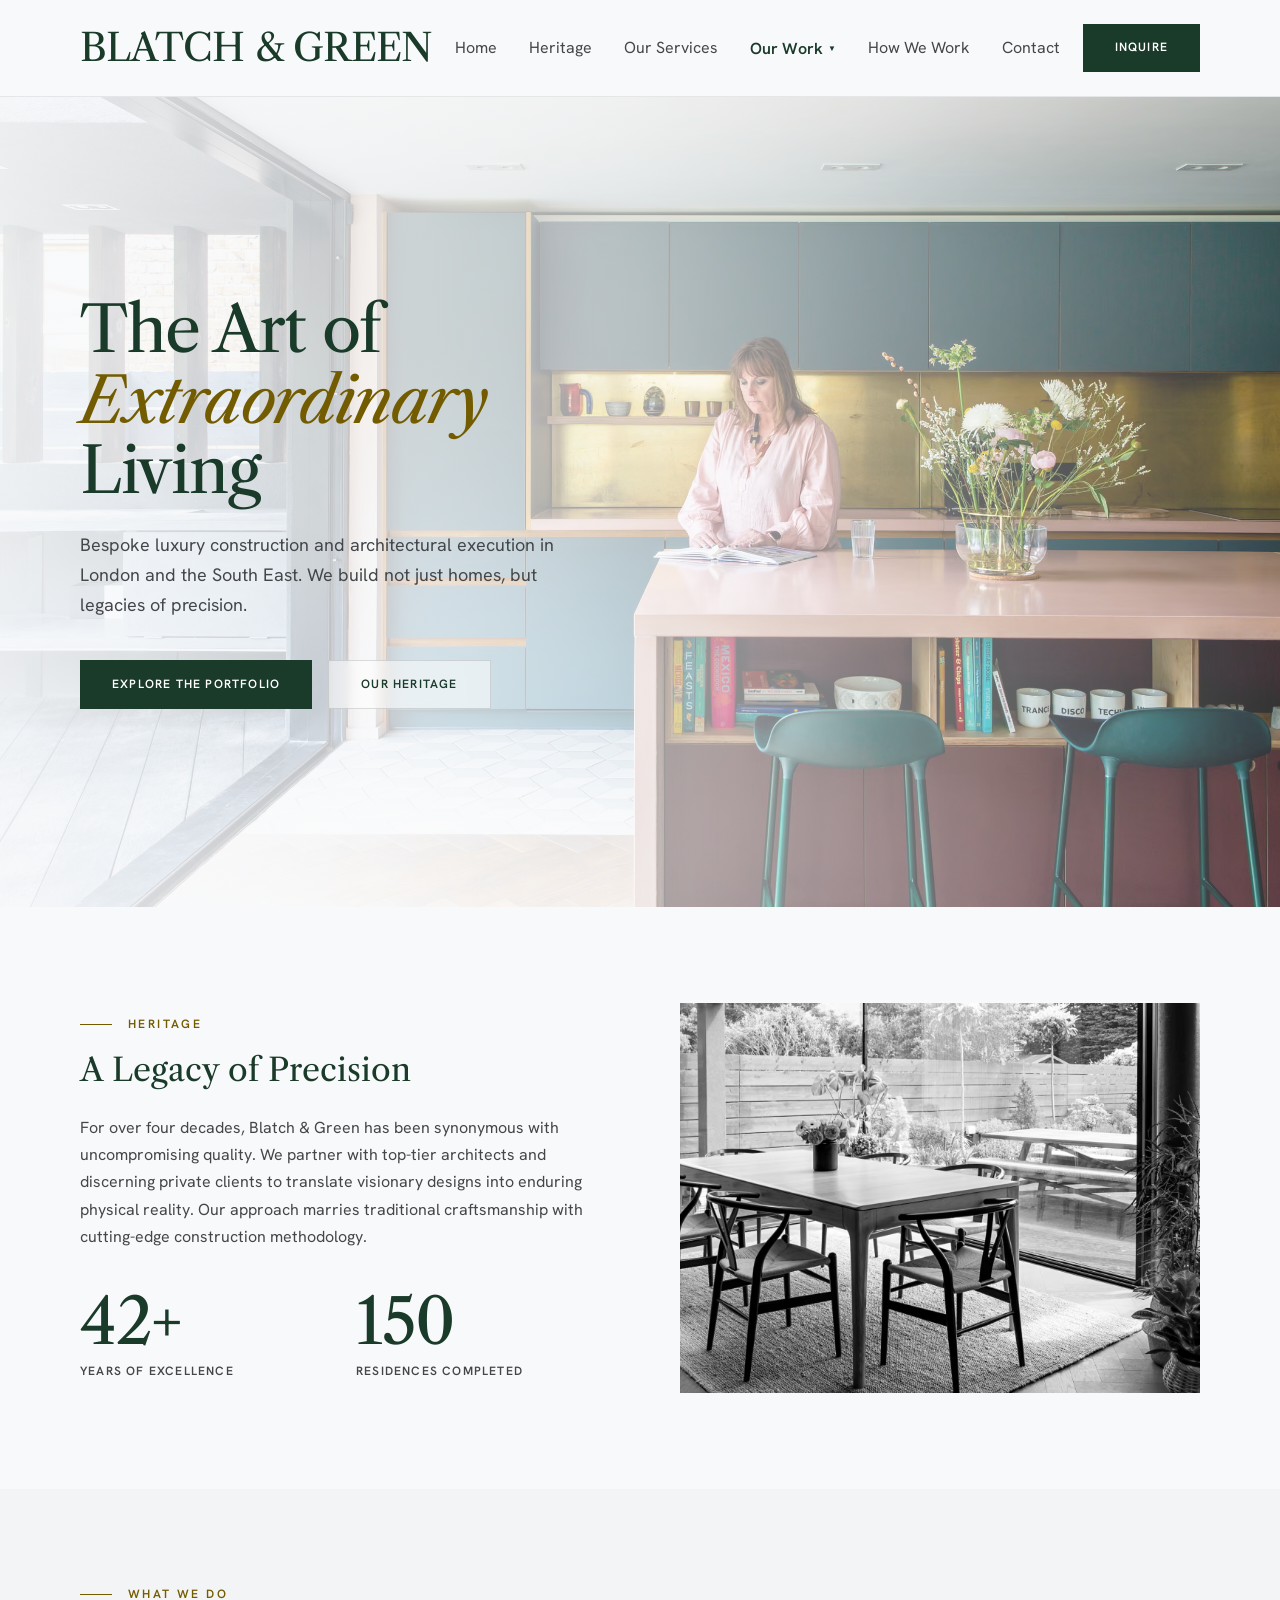
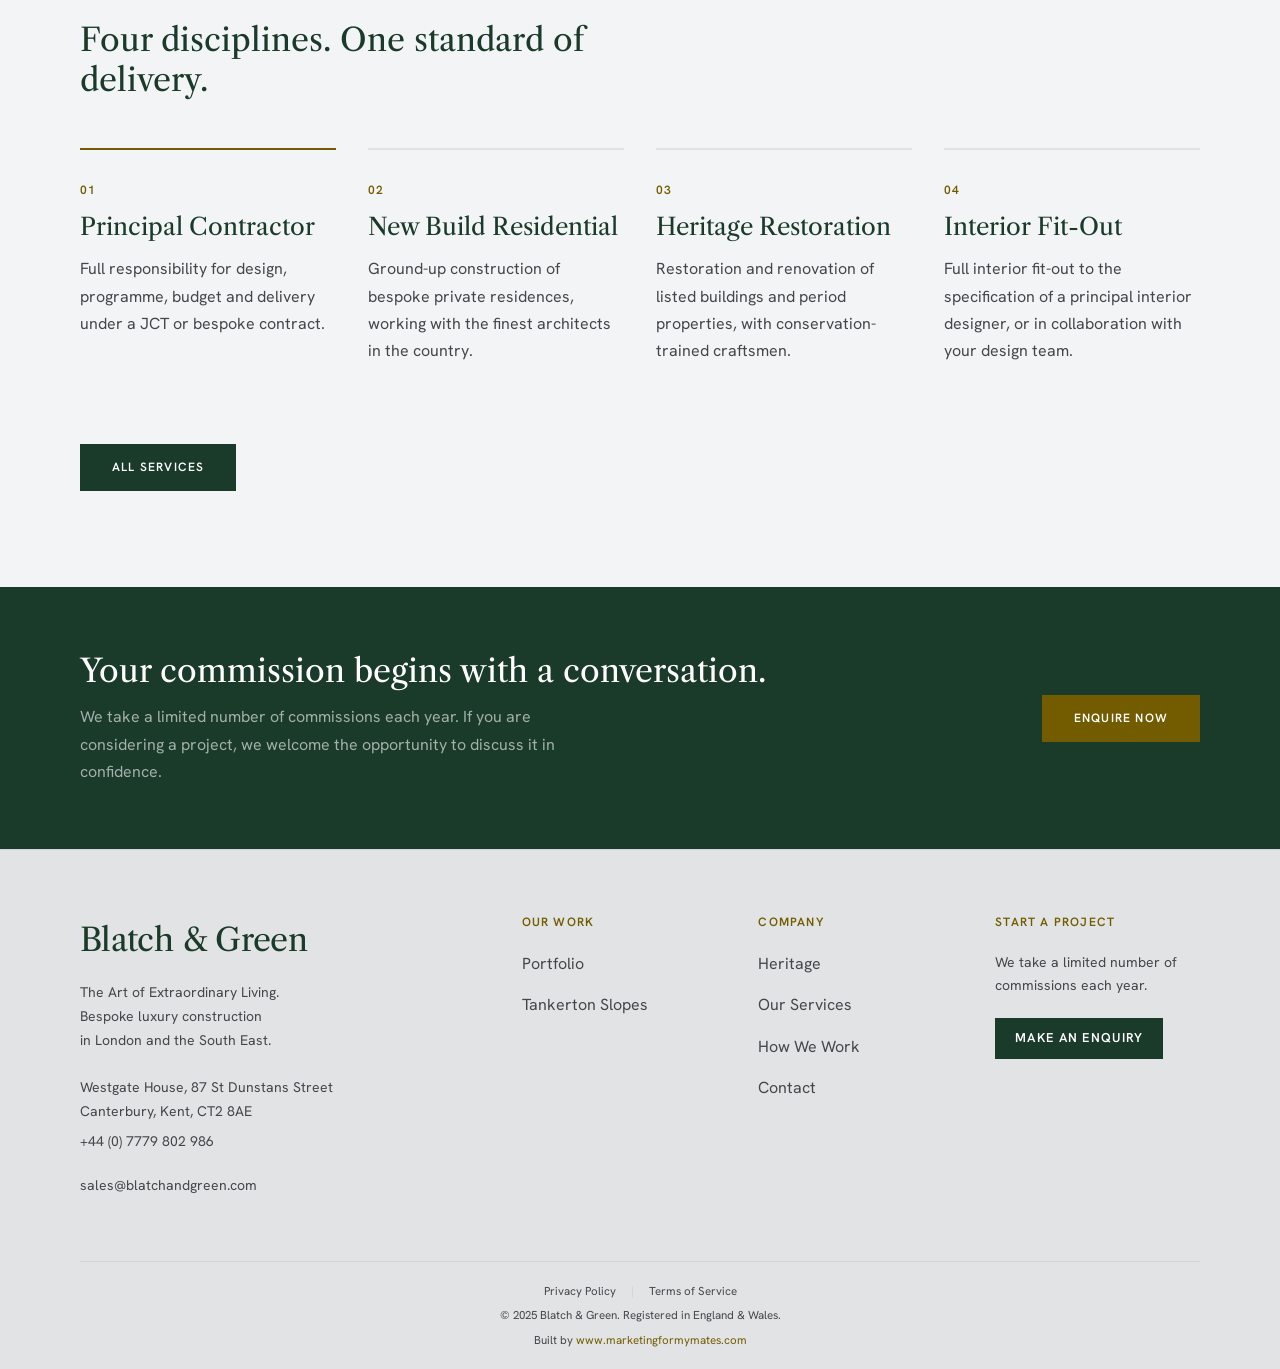
==== commit b074cc25: "Update index.html" ====
--- a/index.html
+++ b/index.html
@@ -153,7 +153,7 @@
   <div class="container" style="display:block;padding-bottom:0;">
 
     <!-- Main footer grid -->
-    <div style="display:grid;grid-template-columns:2fr 1fr 1fr 1fr;gap:var(--gutter);padding-bottom:48px;">
+    <div style="display:grid;grid-template-columns:2fr 1fr 1fr 1fr;gap:var(--gutter);padding-bottom:48px;align-items:start;">
 
       <!-- Brand + contact -->
       <div>
@@ -192,13 +192,14 @@
     </div>
 
     <!-- Bottom strip -->
-    <div style="border-top:1px solid var(--outline-faint);padding:20px 0;display:flex;justify-content:space-between;align-items:center;flex-wrap:wrap;gap:12px;">
-      <p style="font-family:'Hanken Grotesk',sans-serif;font-size:0.75rem;color:var(--on-surf-var);margin:0;">&copy; 2025 Blatch &amp; Green. All rights reserved. Registered in England &amp; Wales.</p>
-      <div style="display:flex;gap:20px;align-items:center;flex-wrap:wrap;">
-        <a href="contact.html#" class="footer-link" style="font-size:0.75rem;">Privacy Policy</a>
-        <a href="contact.html#" class="footer-link" style="font-size:0.75rem;">Terms of Service</a>
-        <span style="font-size:0.75rem;color:var(--on-surf-var);">Built by <a href="https://www.marketingformymates.com" rel="dofollow" style="color:var(--secondary);text-decoration:none;font-size:0.75rem;">www.marketingformymates.com</a></span>
-      </div>
+    <div style="border-top:1px solid var(--outline-faint);padding:20px 0;text-align:center;">
+      <p style="font-family:'Hanken Grotesk',sans-serif;font-size:0.72rem;color:var(--on-surf-var);margin:0 0 6px 0;">
+        <a href="contact.html#" class="footer-link" style="font-size:0.72rem;display:inline;margin:0 12px;">Privacy Policy</a>
+        <span style="color:var(--outline-faint);">|</span>
+        <a href="contact.html#" class="footer-link" style="font-size:0.72rem;display:inline;margin:0 12px;">Terms of Service</a>
+      </p>
+      <p style="font-family:'Hanken Grotesk',sans-serif;font-size:0.72rem;color:var(--on-surf-var);margin:0 0 6px 0;">&copy; 2025 Blatch &amp; Green. Registered in England &amp; Wales.</p>
+      <p style="font-family:'Hanken Grotesk',sans-serif;font-size:0.72rem;color:var(--on-surf-var);margin:0;">Built by <a href="https://www.marketingformymates.com" rel="dofollow" style="color:var(--secondary);text-decoration:none;">www.marketingformymates.com</a></p>
     </div>
 
   </div>
--- a/bg.css
+++ b/bg.css
@@ -367,10 +367,34 @@
 
 /* ── Footer ───────────────────────────────────────── */
 .site-footer { background: var(--surf-highest); border-top: 1px solid var(--outline-faint); }
-.site-footer .container { display: grid; grid-template-columns: 2fr 1fr 1fr 1fr; gap: var(--gutter); padding-top: 64px; padding-bottom: 64px; }
+.site-footer .container { display: block; padding-top: 64px; padding-bottom: 0; }
 .footer-brand { font-family: var(--serif); font-size: 32px; font-weight: 400; color: var(--primary); letter-spacing: -0.02em; display: block; margin-bottom: 12px; }
 .footer-link { font-size: 16px; color: var(--on-surf-var); display: block; margin-bottom: 16px; transition: color var(--transition); }
 .footer-link:hover { color: var(--secondary); }
+
+/* ── Intro panel ──────────────────────────────────── */
+.intro-panel {
+  background: rgba(26,58,42,0.06);
+  border-left: 3px solid var(--primary);
+  padding: 40px 48px;
+  max-width: 720px;
+  margin: 0 auto;
+}
+.intro-panel p:first-child {
+  font-family: 'Libre Caslon Text', serif;
+  font-size: clamp(1.15rem, 2vw, 1.35rem);
+  line-height: 1.65;
+  color: var(--primary);
+  margin-bottom: 20px;
+}
+.intro-panel p:last-child {
+  font-family: 'Hanken Grotesk', sans-serif;
+  font-size: 1rem;
+  line-height: 1.7;
+  color: var(--secondary);
+  opacity: 0.85;
+  margin: 0;
+}
 
 /* ── Responsive ───────────────────────────────────── */
 @media (max-width: 1024px) {
